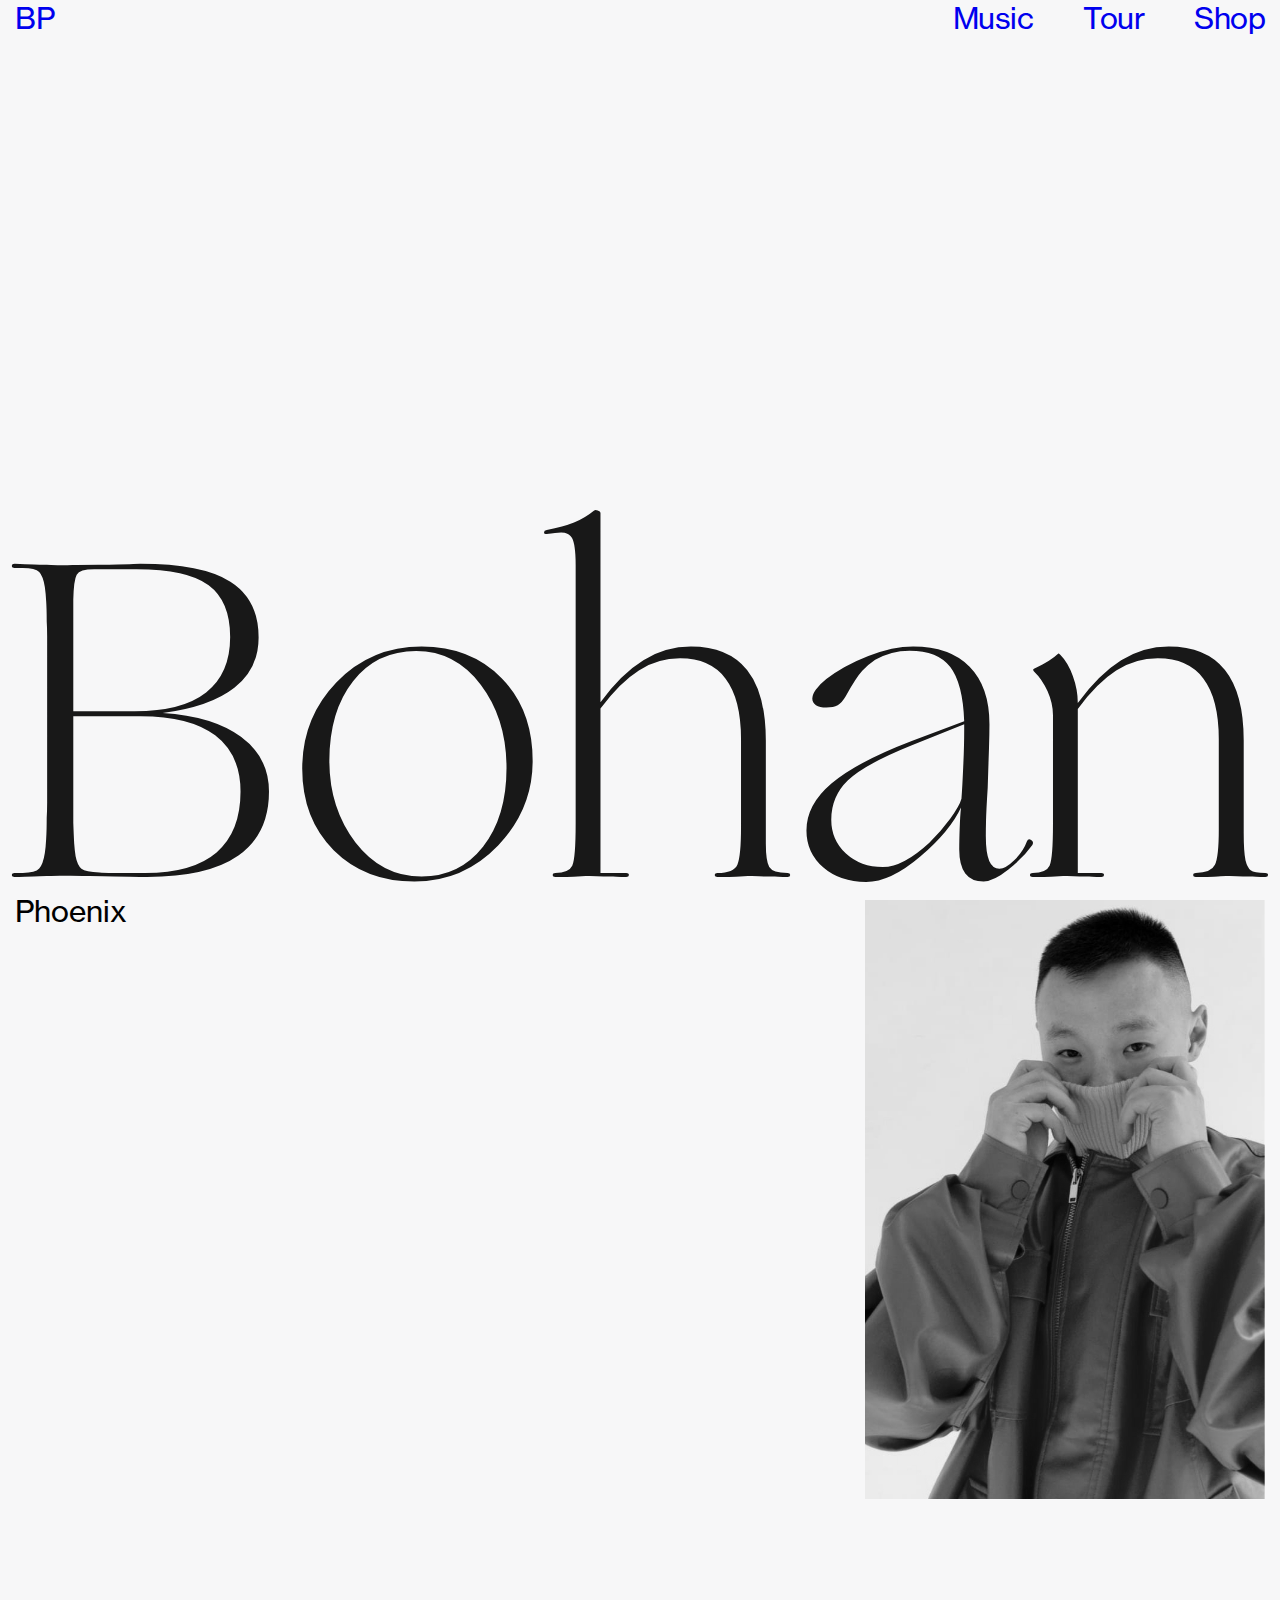
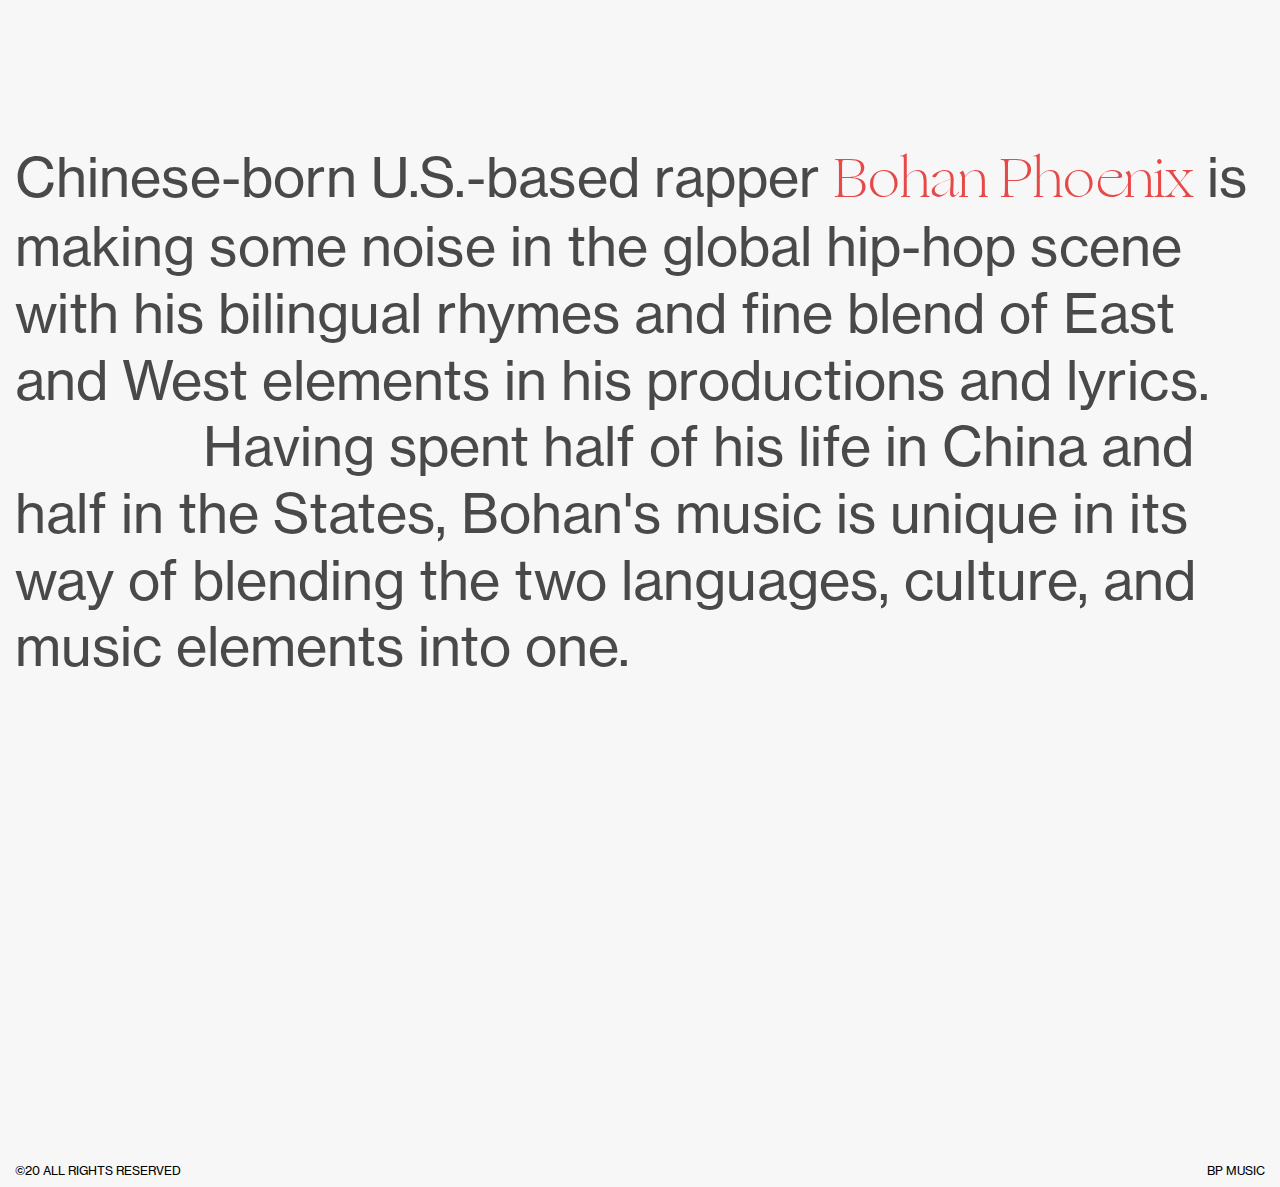
==== index.html @ eda04330 "Initial commit" ====
<!DOCTYPE html>
<html lang="en">
<head>
    <meta charset="UTF-8">
    <meta name="viewport" content="width=device-width, initial-scale=1.0">
    <title>Bohan Phoenix | Home</title>
    <link rel="stylesheet" href="css/base.css">
    <link rel="stylesheet" href="css/style.css">
    <script defer src="main.js"></script>
</head>
<body>
    <header>
        <nav>
            <a class="home" href="#">BP</a>
            <ul>
                <li><a href="pages/music.html">Music</a></li>
                <li><a href="pages/tour.html">Tour</a></li>
                <li><a href="#">Shop</a></li>
            </ul>
        </nav>
        <h1>Bohan</h1>
    </header>
    <main>
        <div class="bohan">
            <p class="phoenix">Phoenix</p>
            <img class="bohan-pic" src="assets/images/bohan.jpg" alt="">
        </div>
        <div class="bio">
            <p class="p-1">Chinese-born U.S.-based rapper <strong class="name">Bohan Phoenix</strong> is making some noise in the global hip-hop scene with his bilingual rhymes and fine blend of East and West elements in his productions and lyrics.</p>
            <p class="p-2">Having spent half of his life in China and half in the States, Bohan's music is unique in its way of blending the two languages, culture, and music elements into one.</p>
        </div>
    </main>
    <footer>
        <p class="copyright">©20 ALL RIGHTS RESERVED</p>
        <p>BP MUSIC</p>
    </footer>
</body>
</html>
---- css/base.css ----
html, body, div, span, applet, object, iframe,
h1, h2, h3, h4, h5, h6, blockquote, pre,
a, abbr, acronym, address, big, cite, code,
del, dfn, em, img, ins, kbd, q, s, samp,
small, strike, strong, sub, sup, tt, var,
b, u, i, center,
dl, dt, dd, ol, ul, li,
fieldset, form, label, legend,
table, caption, tbody, tfoot, thead, tr, th, td,
article, aside, canvas, details, embed,
figure, figcaption, footer, header, hgroup,
menu, nav, output, ruby, section, summary,
time, mark, audio, video, p {
  margin: 0;
  padding: 0;
  border: 0;
  font-size: 100%;
  font: inherit;
  vertical-align: baseline;
  /* border: 1px solid salmon; */
}

article, aside, details, figcaption, figure,
footer, header, hgroup, menu, nav, section {
  display: block;
}
body {
  line-height: 1;
}
ol, ul {
  list-style: none;
}
blockquote, q {
  quotes: none;
}
blockquote:before, blockquote:after,
q:before, q:after {
  content: '';
  content: none;
}
table {
  border-collapse: collapse;
  border-spacing: 0;
}

img, iframe {
  vertical-align: bottom;
  max-width: 100%;
}

input, textarea, select {
  font: inherit;
}

* {
  -webkit-box-sizing: border-box;
  -moz-box-sizing: border-box;
  box-sizing: border-box;
  -webkit-font-smoothing: antialiased;
  text-rendering: optimizeLegibility;
}
---- css/style.css ----
@font-face {
    font-family: 'Neue Haas txt reg';
    src: url(../assets/fonts/NHaasGroteskTXPro-55Rg.otf);
}

@font-face {
    font-family: 'Neue Haas ds lt';
    src: url(../assets/fonts/NHaasGroteskDSPro-45Lt.otf);
}

@font-face {
    font-family: 'Neue Haas ds reg';
    src: url(../assets/fonts/NHaasGroteskDSPro-55Rg.otf);
}

@font-face {
    font-family: 'Ogg lt';
    src: url(../assets/fonts/Ogg-Light.ttf);
}

:root {
    --bg-color: #F7F7F8;
    --red:#E10000;
}



a:link {
    text-decoration: none;
  }
  
a:visited {
    text-decoration: none;
    color: initial;
}




body {
    background-color: var(--bg-color);
    color: var(--red-dark);
    font-family: 'Neue Haas txt reg', Helvetica, sans-serif;
    font-size: 30px;
}

header {
    padding: 3px 15px 0;
    height: 100vh;
    display: flex;
    flex-direction: column;
    justify-content: space-between;
}

nav {
    display: flex;
    justify-content: space-between;
    letter-spacing: -0.5px;
}

nav a:hover {
    color: var(--red);
}

ul {
    display: flex;
}

ul li {
    margin-left: 50px;
    transition: .35s ease;
}

main {
    padding: 0 15px;
}

h1 {
    font-family: 'Ogg lt', Helvetica, sans-serif;
    font-size: 35.3vw;
    letter-spacing: -4px;
    line-height: .76;
    margin-left: -9px;
    opacity: .9;
}

h2 {
    font-size: 25.69vw;
    letter-spacing: -12.33px;
    font-family: 'Neue Haas ds lt';
    line-height: .78;
    opacity: .9;
}

.bohan {
    display: flex;
    justify-content: space-between;     
}

.bohan-pic {
    filter: grayscale(100%);
    width: 30%;
    min-width: 400px;
    transition: filter .7s ease-in, transform .3s ease-out;
    transform-origin: right top;
}

.bohan-pic:hover {
    transform: scale(1.1);
}

.bio {
    margin-top: 245px;
    margin-bottom: 485px;
    font-size: clamP(30px, 4.2361vw, 90px);
    line-height: 1.229;
    opacity: .7;
}

.p-2 {
    text-indent: 15%;
}

.name {
    font-family: 'Ogg lt', Helvetica, sans-serif;
    color: var(--red);
}

.phoenix {
    margin-top: -4px;
}

footer {
    padding: 0 15px 10px;
    display: flex;
    justify-content: space-between;
    font-size: 12px;
}

footer.tour-pg {
    margin-top: 248px;
}

.colorize {
    filter: grayscale(0);
}

.countries {
    margin-bottom: 120px;
}

.countries p {
    display: inline;
}

.countries p:hover {
    color: var(--red);
    cursor: pointer;
}

span {
    margin-left: 3px;
    opacity: .3;
}

.info {
    display: flex;
}

.info:hover {
    color: var(--red);
}

.tour {
    padding-top: 460px;
}

.dates {
    line-height: 1.133;
    display: none;
}

.day {
    width: 40%;
}

.arena {
    margin-left: auto;
}

.dates p {
    margin-bottom: 5px;
    font-size: clamp(16px, 2.1vw, 30px);
}

.music {
    margin-top: 516px;
    display: grid;
    grid-template-columns: 30% auto;
}

.arrows {
    margin-bottom: 124px;
    display: flex;
    justify-content: space-between;
    width: 10%;
    min-width: 100px;
}

.arrows img {
    padding: 6px 10px;
    cursor: pointer;
}

.title {
    font-size: clamp(16px, 2.1vw, 30px);
    margin-bottom: -4px;
    align-self: end;
}

.grp {
    margin-left: auto;
}



@media (min-width: 1440px) {

    .bio p {
        font-family: 'Neue Haas ds reg', Helvetica, sans-serif;
        line-height: 1.3;
    }

}
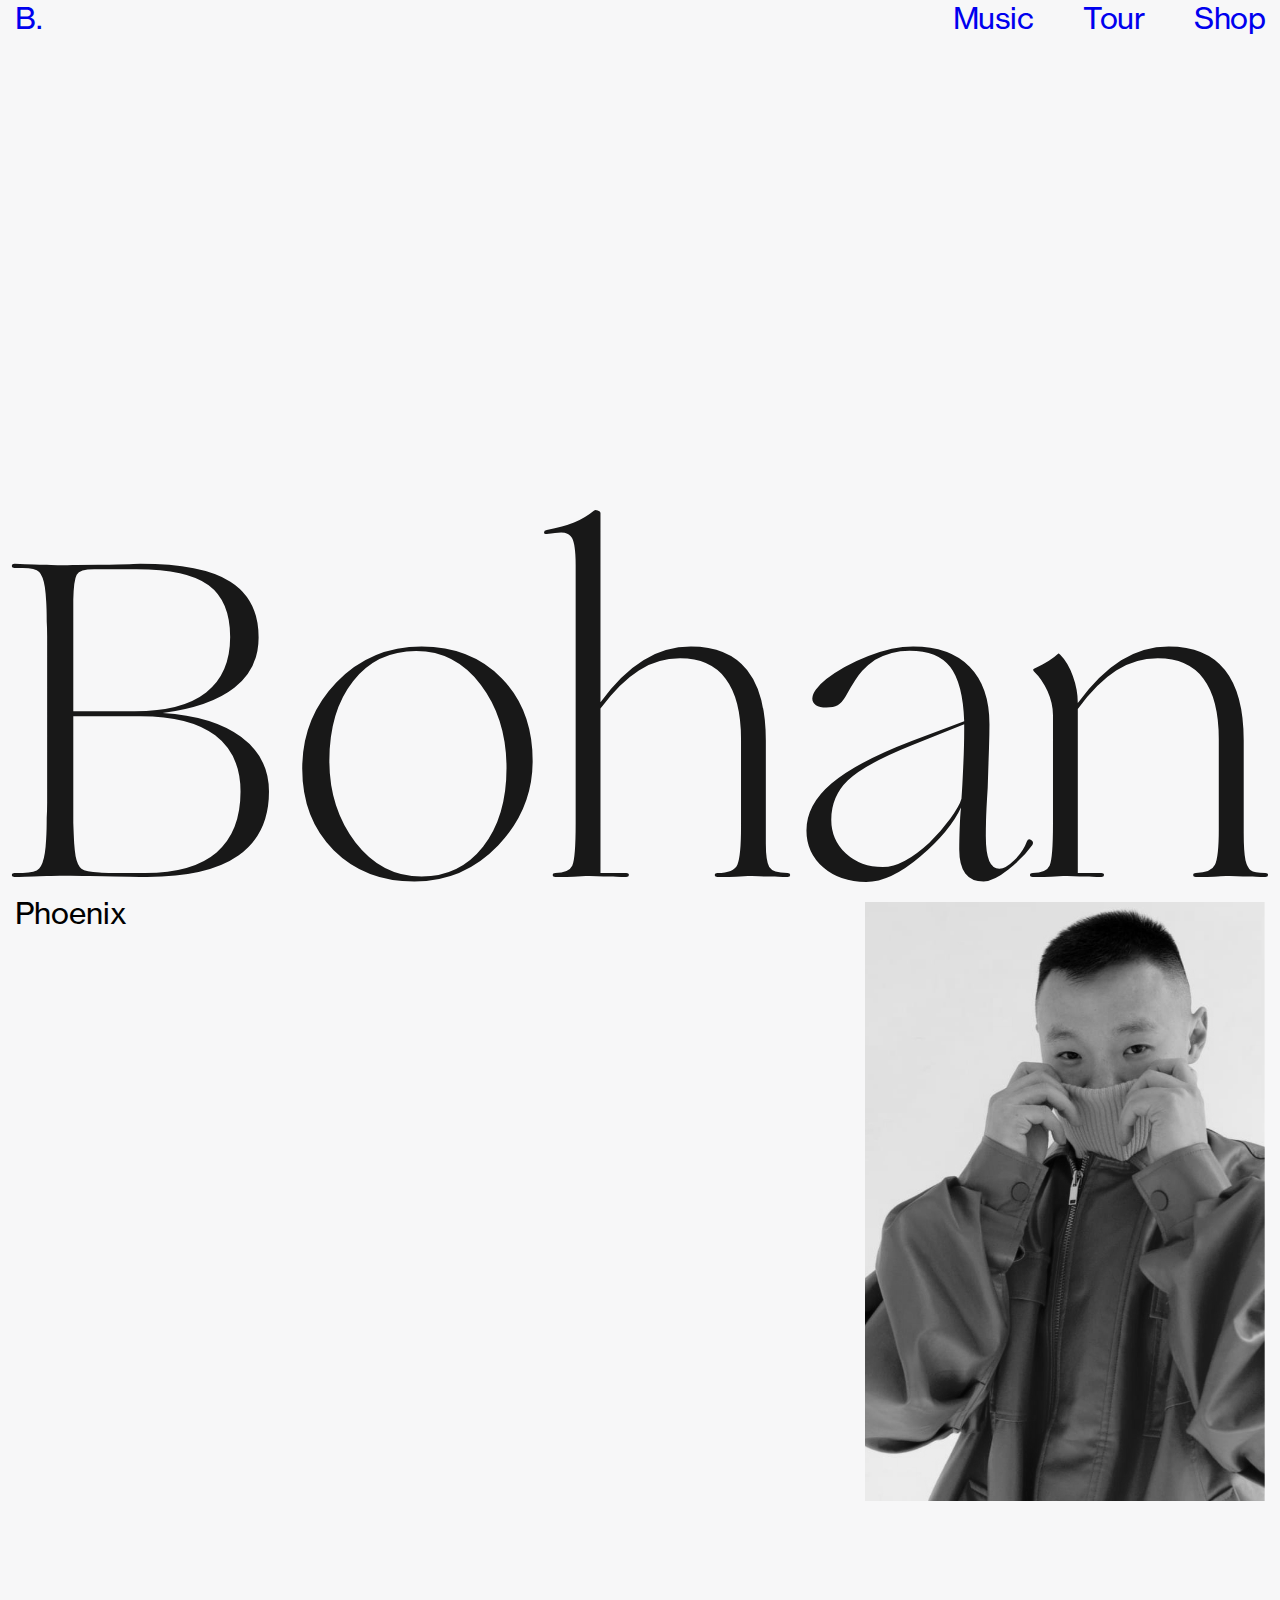
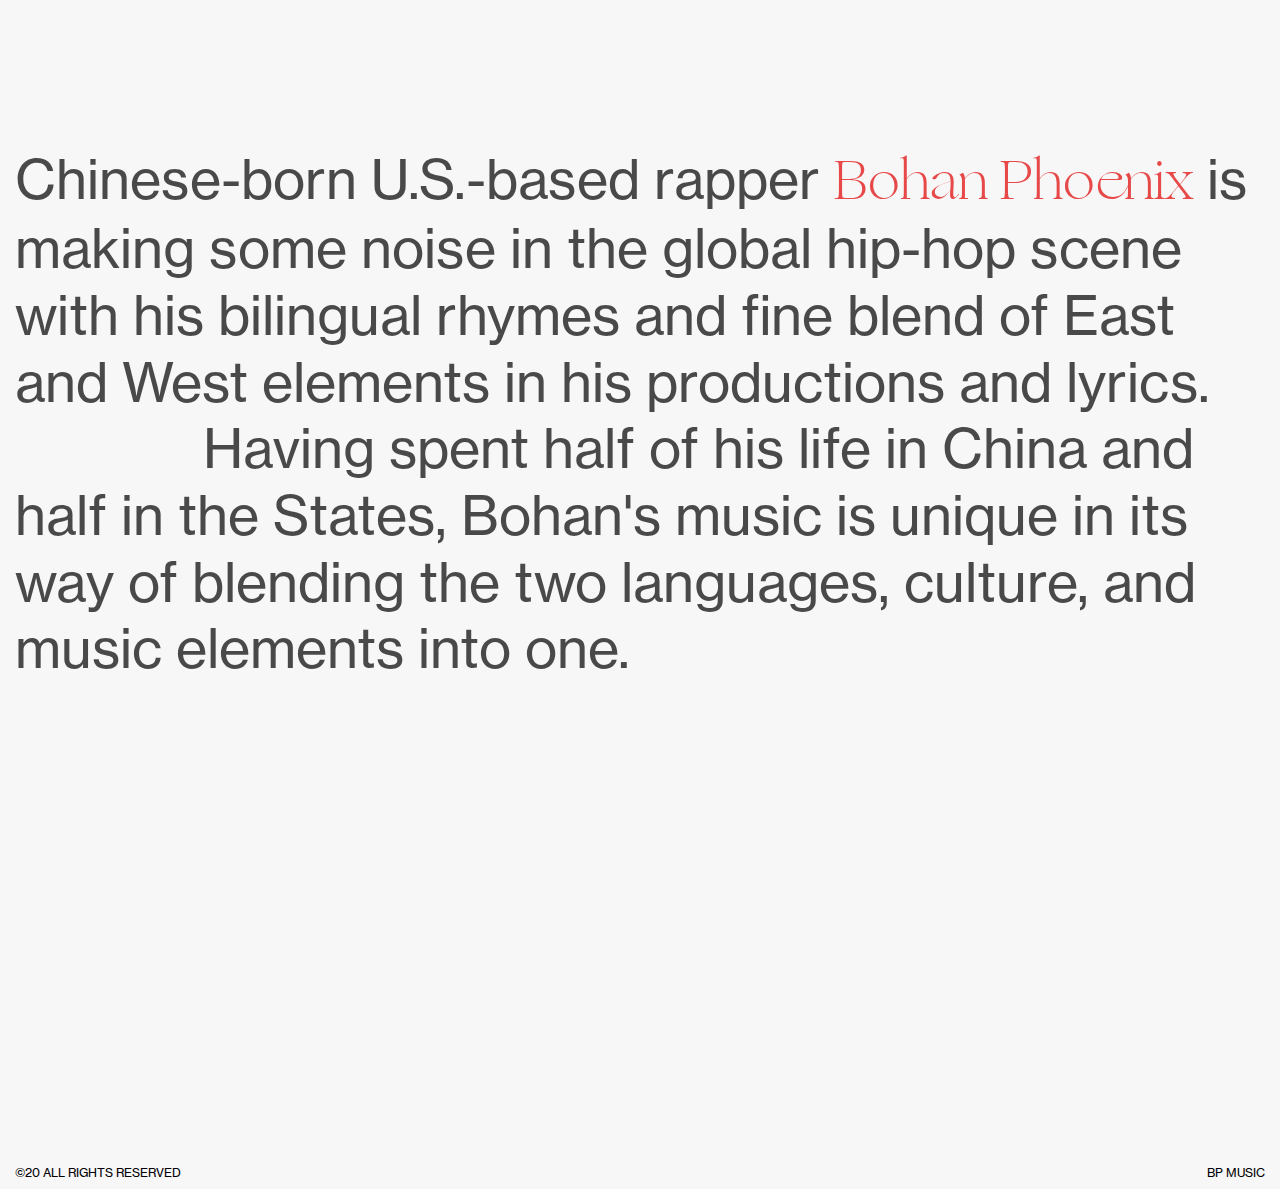
==== commit bc68b70f: "." ====
--- a/index.html
+++ b/index.html
@@ -6,12 +6,12 @@
     <title>Bohan Phoenix | Home</title>
     <link rel="stylesheet" href="css/base.css">
     <link rel="stylesheet" href="css/style.css">
-    <script defer src="main.js"></script>
+    <script defer src="js/main.js"></script>
 </head>
 <body>
-    <header>
+    <header class="header-main">
         <nav>
-            <a class="home" href="#">BP</a>
+            <a class="home" href="#">B.</a>
             <ul>
                 <li><a href="pages/music.html">Music</a></li>
                 <li><a href="pages/tour.html">Tour</a></li>
--- a/css/style.css
+++ b/css/style.css
@@ -1,3 +1,5 @@
+/* ----------------------------- font-face ----------------------------- */
+
 @font-face {
     font-family: 'Neue Haas txt reg';
     src: url(../assets/fonts/NHaasGroteskTXPro-55Rg.otf);
@@ -18,12 +20,13 @@
     src: url(../assets/fonts/Ogg-Light.ttf);
 }
 
+
+/* ----------------------------- css variables ----------------------------- */
+
 :root {
     --bg-color: #F7F7F8;
     --red:#E10000;
 }
-
-
 
 a:link {
     text-decoration: none;
@@ -34,9 +37,6 @@
     color: initial;
 }
 
-
-
-
 body {
     background-color: var(--bg-color);
     color: var(--red-dark);
@@ -50,6 +50,10 @@
     display: flex;
     flex-direction: column;
     justify-content: space-between;
+}
+
+.header-main {
+    margin-bottom: 2px;
 }
 
 nav {
@@ -147,6 +151,7 @@
 
 .countries {
     margin-bottom: 120px;
+    font-size: clamp(16px, 2.1vw, 30px);
 }
 
 .countries p {
@@ -194,35 +199,68 @@
 }
 
 .music {
-    margin-top: 516px;
-    display: grid;
-    grid-template-columns: 30% auto;
-}
-
-.arrows {
-    margin-bottom: 124px;
+    margin-top: 460px;
+}
+
+.flexbox {
     display: flex;
     justify-content: space-between;
-    width: 10%;
-    min-width: 100px;
-}
-
-.arrows img {
-    padding: 6px 10px;
-    cursor: pointer;
-}
-
-.title {
+}
+
+.frame {
+    border: 6px solid var(--red);
+    margin-top: 4px;
+    max-width: 1200px;
+}
+
+.titles {
+    min-width: max-content;
+    padding-right: 12vw;
+}
+
+.titles p {
+    margin-bottom: 5px;
     font-size: clamp(16px, 2.1vw, 30px);
-    margin-bottom: -4px;
-    align-self: end;
-}
-
-.grp {
-    margin-left: auto;
-}
-
-
+}
+
+.titles p:hover {
+    color: var(--red);
+}
+
+.titles p.red {
+    color: var(--red);
+}
+
+.mv {
+    letter-spacing: -8px;
+}
+
+
+
+
+
+
+
+
+
+
+
+
+
+
+/* ----------------------------- media queries ----------------------------- */
+
+@media (min-width: 1600px) {
+
+    .bio {
+        opacity: .65;
+    }
+
+    .bio p {
+        line-height: 1.35;
+    }
+
+}
 
 @media (min-width: 1440px) {
 
@@ -233,3 +271,122 @@
 
 }
 
+@media (max-width: 960px) {
+
+    h2 {
+        letter-spacing: -5px;
+    }
+
+}
+
+@media (max-width: 760px) {
+
+    .bohan-pic {
+        min-width: 200px;
+    }
+
+    .tour {
+        padding-top: 280px;
+    }
+
+    .music {
+        margin-top: 280px;
+    }
+
+    .countries {
+        margin-bottom: 80px;
+    }
+
+    .flexbox {
+        flex-direction: column;
+    }
+
+    .frame {
+        border-width: 4px;
+        margin-top: initial;
+    }
+
+    .titles {
+        margin-bottom: 80px;
+    }
+
+}
+
+@media (max-width: 680px) {
+
+    .music {
+        grid-template-columns: 1fr;
+    }
+
+    .mv {
+        letter-spacing: -4px;
+    }
+
+    footer {
+        font-size: 10px;
+    }
+
+}
+
+@media (max-width: 480px) {
+
+    h2 {
+        letter-spacing: -3px;
+    }
+
+    .day {
+        width: 20%;
+    }
+
+    .bohan {
+        padding-top: 5px;
+    }
+
+    .bohan-pic {
+        margin-left: auto;
+        min-width: initial;
+        width: 100%;
+    }
+
+    .phoenix {
+        display: none;
+    }
+
+    nav {
+        font-size: 16px;
+        letter-spacing: 0px;
+    }
+
+    ul li {
+        margin-left: 24px;
+    }
+
+    .bio {
+        margin-top: 70px;
+        font-family: 'Neue Haas txt reg';
+        font-size: 16px;
+        margin-bottom: 225px;
+        opacity: 1;
+        line-height: 1.37;
+    }
+
+    h1 {
+        font-size: 34.2vw;
+        margin-left: -2px;
+    }
+
+    .tour {
+        padding-top: 200px;
+    }
+
+    .music {
+        margin-top: 200px;
+    }
+
+    .tour-yr,
+    .mv {
+        transform: translateX(-5px);
+        transform: translateY(-5px);
+    }
+ 
+}
